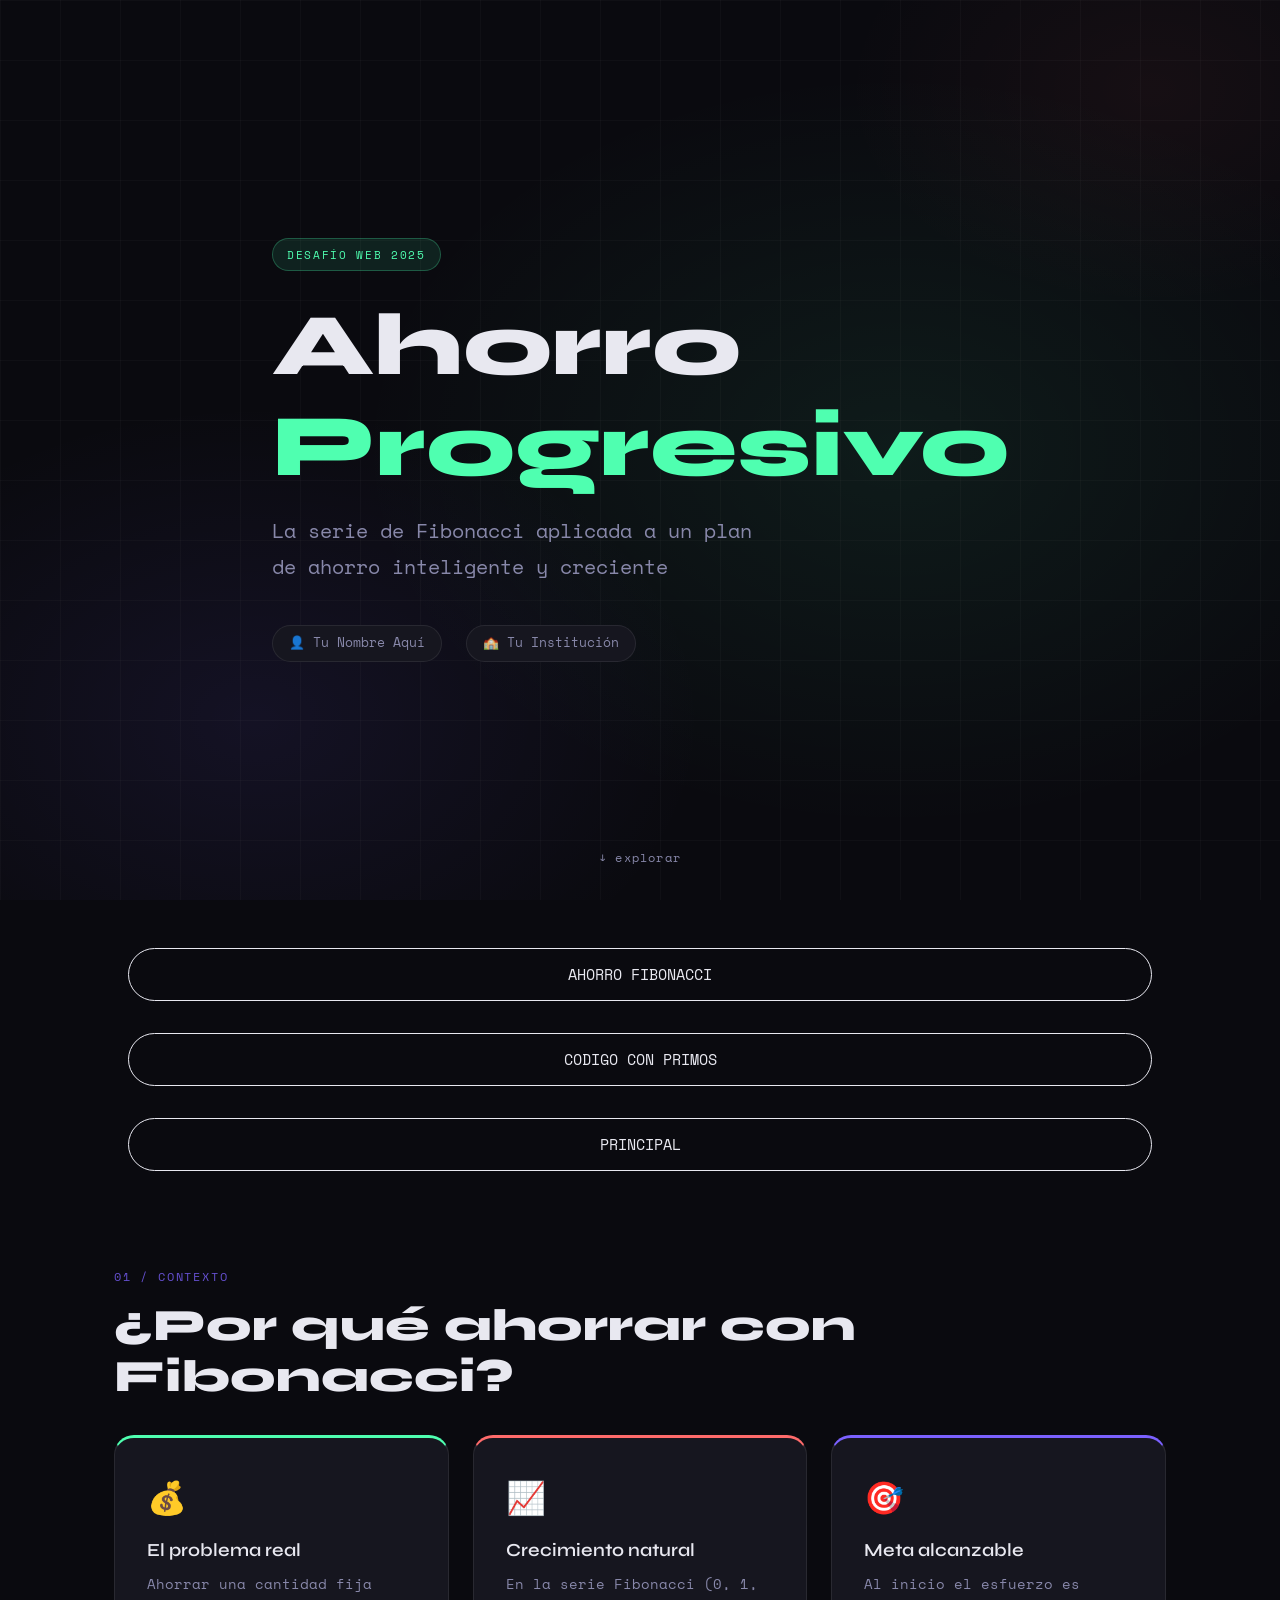
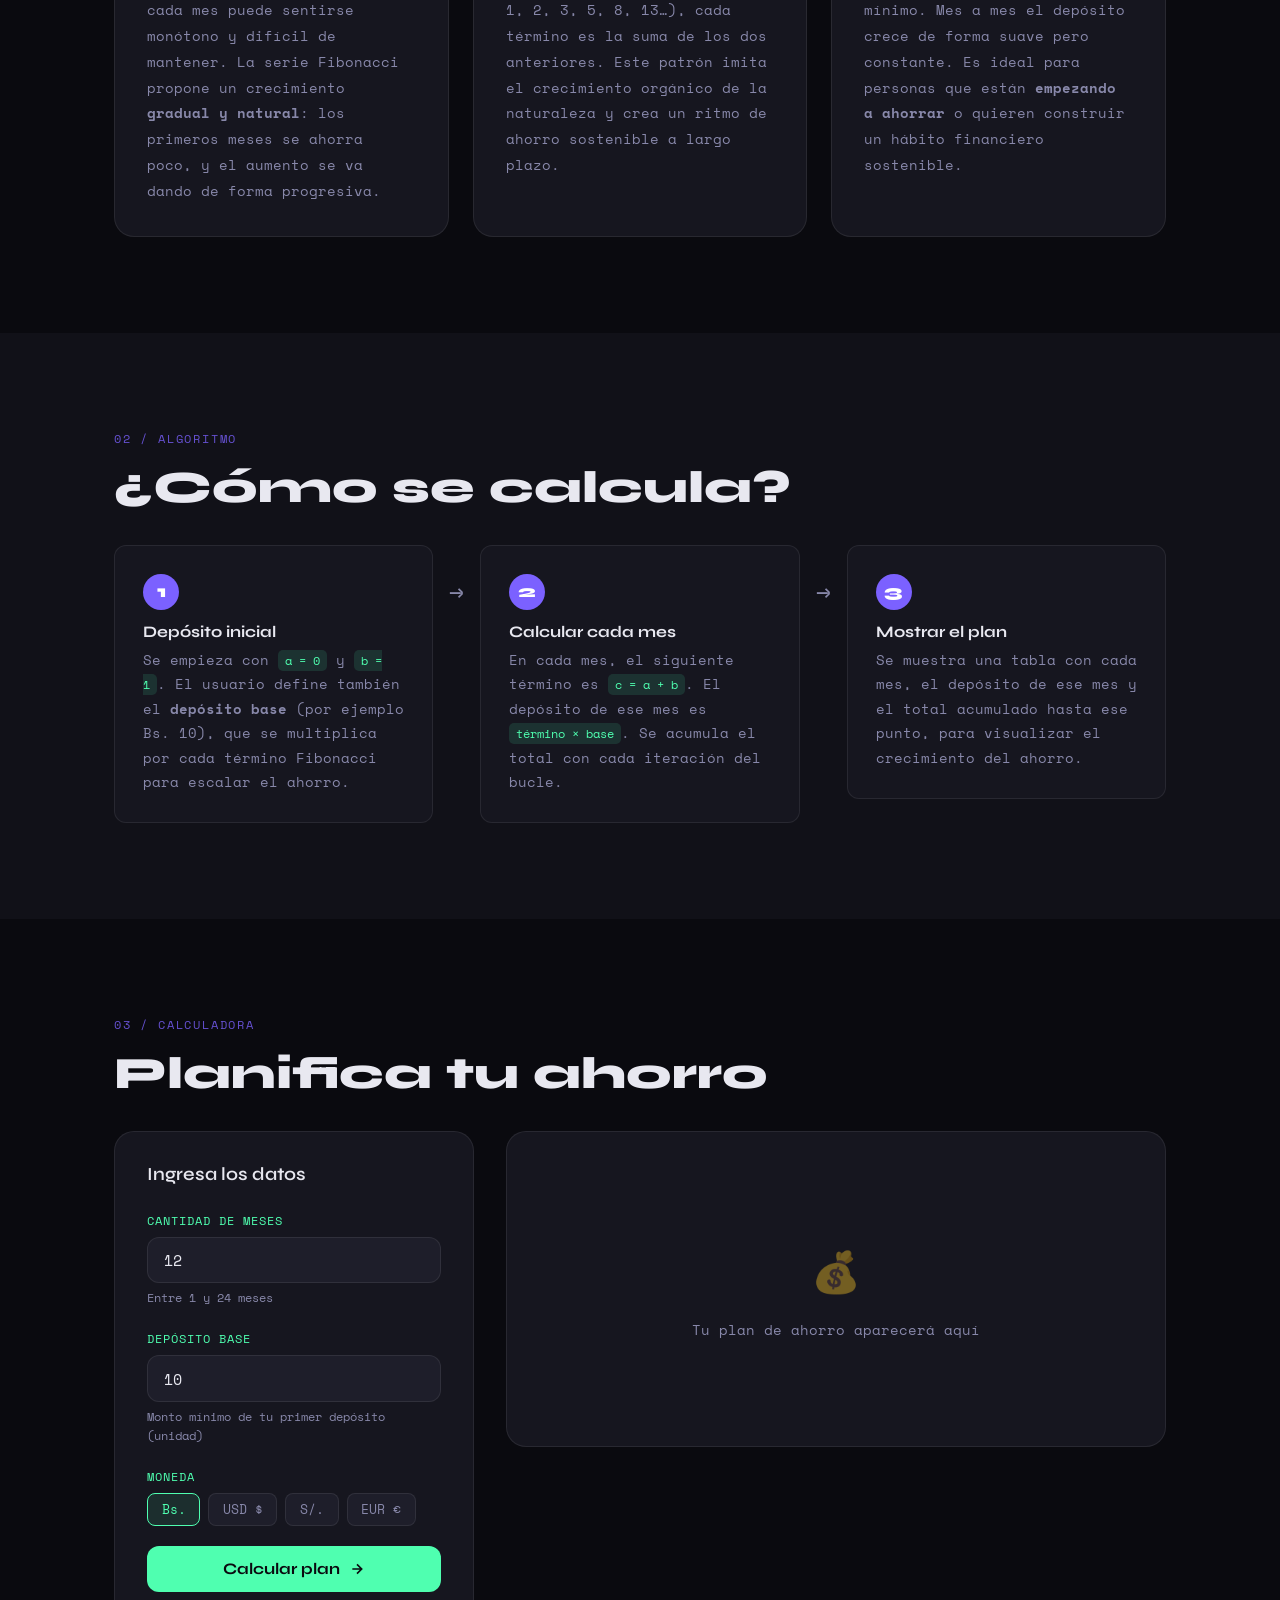
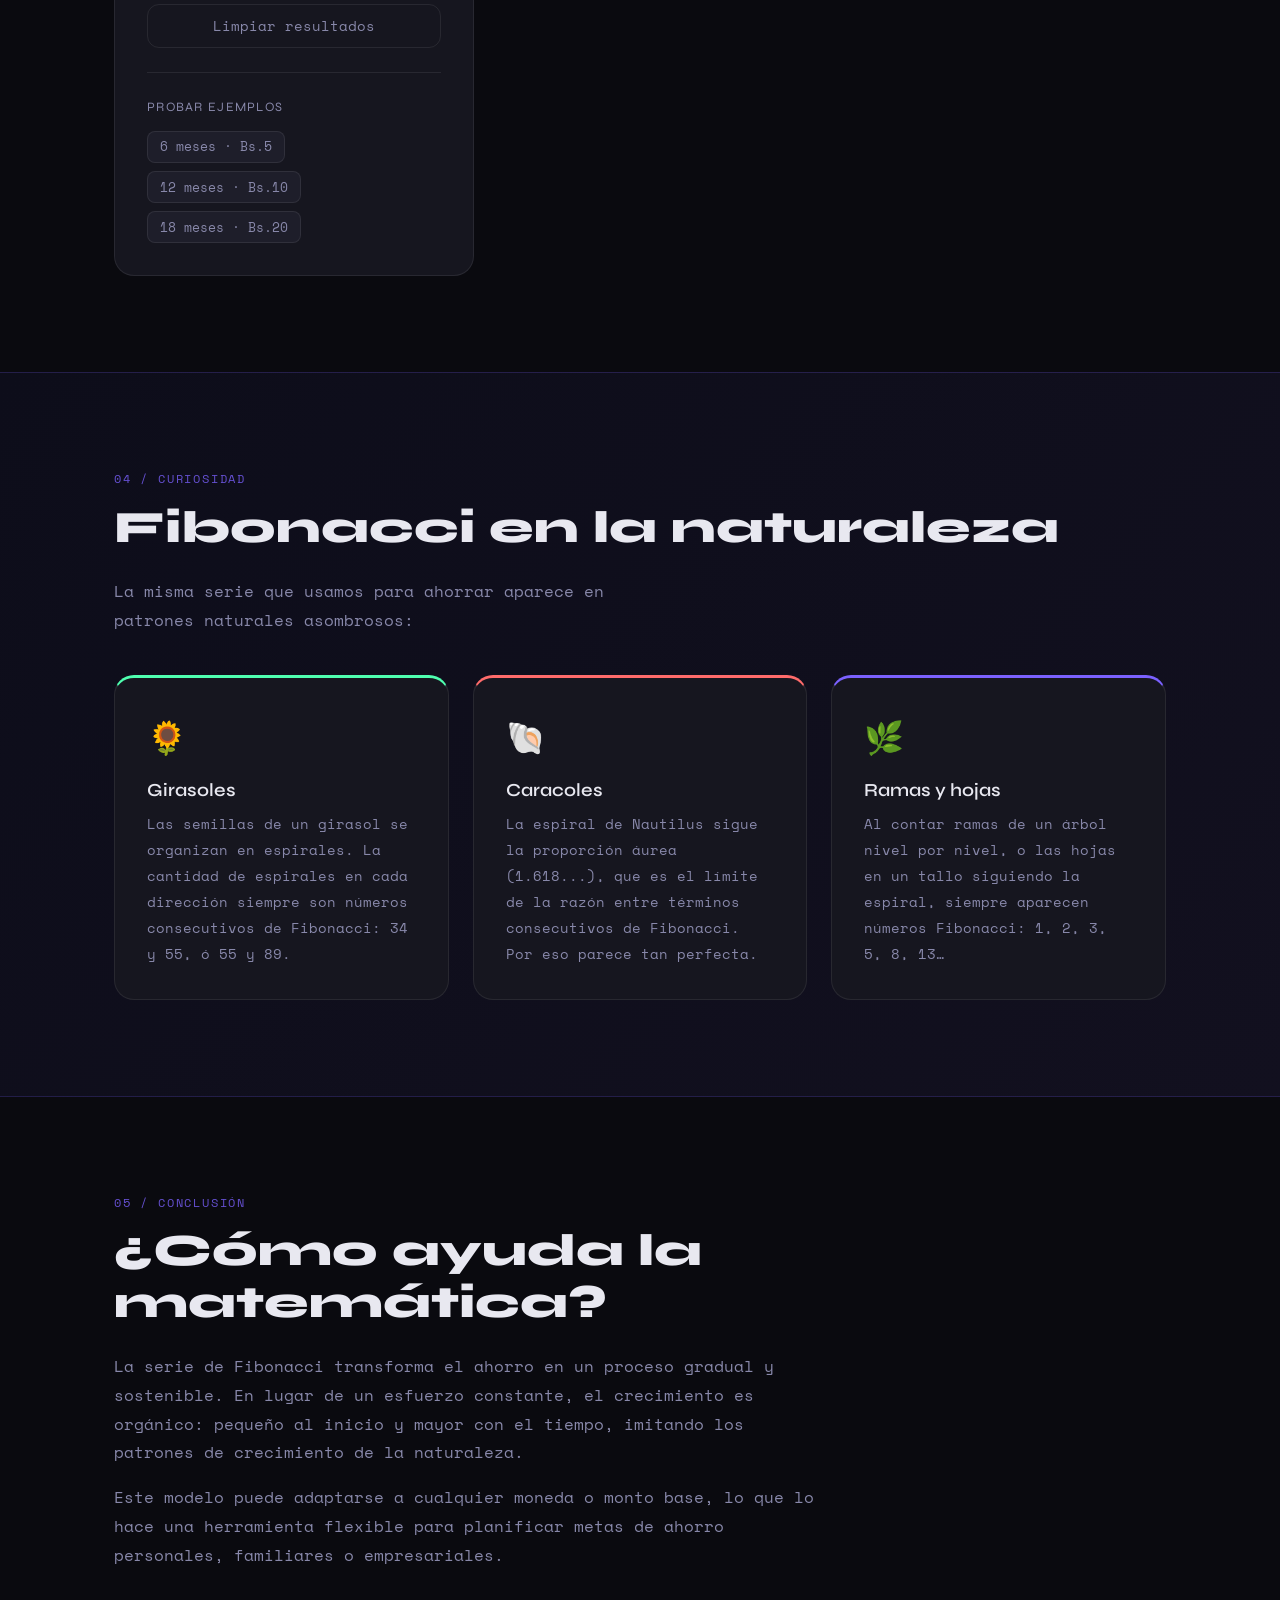
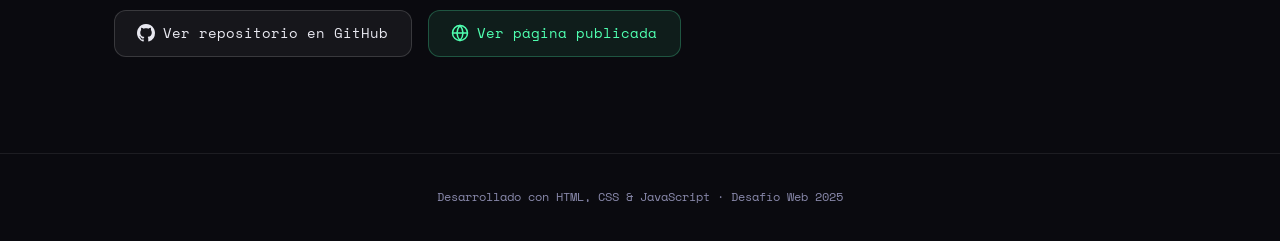
==== ahorro fibonacci.html @ f40bfec4 "Add files via upload" ====
<!DOCTYPE html>
<html lang="es">
<head>
  <meta charset="UTF-8" />
  <meta name="viewport" content="width=device-width, initial-scale=1.0"/>
  <title>Plan de Ahorro Fibonacci</title>
  <link rel="stylesheet" href="css/estilos.css" />
  <link href="https://fonts.googleapis.com/css2?family=Space+Mono:wght@400;700&family=Syne:wght@400;600;800&display=swap" rel="stylesheet"/>
  <style>
    /* Estilos extra específicos para esta página */
    .barra-wrap {
      margin-bottom: 0.6rem;
    }
    .barra-label {
      display: flex;
      justify-content: space-between;
      font-family: var(--font-mono);
      font-size: 0.78rem;
      color: var(--color-text-muted);
      margin-bottom: 0.3rem;
    }
    .barra-label span:last-child {
      color: var(--color-fib);
      font-weight: 700;
    }
    .barra-track {
      background: var(--color-surface-2);
      border-radius: 100px;
      height: 10px;
      overflow: hidden;
    }
    .barra-fill {
      height: 100%;
      border-radius: 100px;
      background: linear-gradient(90deg, var(--color-accent), var(--color-fib));
      transition: width 0.6s cubic-bezier(0.4, 0, 0.2, 1);
    }
    .mes-card {
      display: flex;
      align-items: center;
      gap: 1rem;
      background: var(--color-surface-2);
      border: 1px solid var(--color-border);
      border-radius: 10px;
      padding: 0.85rem 1rem;
      margin-bottom: 0.6rem;
      animation: popIn 0.3s ease forwards;
      opacity: 0;
    }
    .mes-num {
      display: flex;
      align-items: center;
      justify-content: center;
      width: 36px;
      height: 36px;
      background: var(--color-surface);
      border: 1px solid var(--color-border);
      border-radius: 8px;
      font-family: var(--font-mono);
      font-size: 0.75rem;
      color: var(--color-text-muted);
      flex-shrink: 0;
    }
    .mes-deposito {
      font-family: var(--font-display);
      font-size: 1.05rem;
      font-weight: 700;
      color: var(--color-fib);
      min-width: 110px;
    }
    .mes-acumulado {
      font-family: var(--font-mono);
      font-size: 0.8rem;
      color: var(--color-text-muted);
    }
    .mes-barra {
      flex: 1;
    }
    .resumen-grid {
      display: grid;
      grid-template-columns: repeat(auto-fit, minmax(160px, 1fr));
      gap: 1rem;
      margin-bottom: 1.5rem;
    }
    .resumen-card {
      background: var(--color-surface-2);
      border: 1px solid var(--color-border);
      border-radius: 12px;
      padding: 1.25rem;
      text-align: center;
    }
    .resumen-card .valor {
      font-family: var(--font-display);
      font-size: 1.5rem;
      font-weight: 800;
      color: var(--color-fib);
      margin-bottom: 0.2rem;
    }
    .resumen-card .etiqueta {
      font-size: 0.72rem;
      color: var(--color-text-muted);
      text-transform: uppercase;
      letter-spacing: 0.08em;
    }
    .example-btn {
      background: var(--color-surface-2);
      border: 1px solid var(--color-border);
      border-radius: 8px;
      color: var(--color-text-muted);
      font-family: var(--font-mono);
      font-size: 0.8rem;
      padding: 0.35rem 0.75rem;
      cursor: pointer;
      transition: all var(--transition);
    }
    .example-btn:hover {
      border-color: var(--color-fib);
      color: var(--color-fib);
    }
    .currency-selector {
      display: flex;
      gap: 0.5rem;
      flex-wrap: wrap;
      margin-top: 0.4rem;
    }
    .currency-btn {
      background: var(--color-surface-2);
      border: 1px solid var(--color-border);
      border-radius: 8px;
      color: var(--color-text-muted);
      font-family: var(--font-mono);
      font-size: 0.8rem;
      padding: 0.35rem 0.85rem;
      cursor: pointer;
      transition: all var(--transition);
    }
    .currency-btn.active {
      background: rgba(79,255,176,0.1);
      border-color: var(--color-fib);
      color: var(--color-fib);
    }
  </style>
</head>
<body>

  <!-- ENCABEZADO -->
  <header class="hero">
    <div class="hero-bg"></div>
    <div class="hero-content">
      <span class="badge">Desafío Web 2025</span>
      <h1>Ahorro<br/><em>Progresivo</em></h1>
      <p class="subtitle">La serie de Fibonacci aplicada a un plan de ahorro inteligente y creciente</p>
      <div class="student-info">
        <span>👤 Tu Nombre Aquí</span>
        <span>🏫 Tu Institución</span>
      </div>
    </div>
    <div class="scroll-hint">↓ explorar</div>
  </header>

  <nav class="nav">
    <a href="ahorro fibonacci.html">AHORRO FIBONACCI</a>
    <a href="codigos con primos.html">CODIGO CON PRIMOS</a>
    <a href="index.html">PRINCIPAL</a>
  </nav>

  <!-- CONTEXTO -->
  <section class="section" id="contexto">
    <div class="container">
      <div class="section-label">01 / Contexto</div>
      <h2>¿Por qué ahorrar con Fibonacci?</h2>
      <div class="cards-grid">
        <div class="card card--fib">
          <div class="card-icon">💰</div>
          <h3>El problema real</h3>
          <p>Ahorrar una cantidad fija cada mes puede sentirse monótono y difícil de mantener. La serie Fibonacci propone un crecimiento <strong>gradual y natural</strong>: los primeros meses se ahorra poco, y el aumento se va dando de forma progresiva.</p>
        </div>
        <div class="card card--prime">
          <div class="card-icon">📈</div>
          <h3>Crecimiento natural</h3>
          <p>En la serie Fibonacci (0, 1, 1, 2, 3, 5, 8, 13…), cada término es la suma de los dos anteriores. Este patrón imita el crecimiento orgánico de la naturaleza y crea un ritmo de ahorro sostenible a largo plazo.</p>
        </div>
        <div class="card card--combo">
          <div class="card-icon">🎯</div>
          <h3>Meta alcanzable</h3>
          <p>Al inicio el esfuerzo es mínimo. Mes a mes el depósito crece de forma suave pero constante. Es ideal para personas que están <strong>empezando a ahorrar</strong> o quieren construir un hábito financiero sostenible.</p>
        </div>
      </div>
    </div>
  </section>

  <!-- ALGORITMO -->
  <section class="section section--dark" id="algoritmo">
    <div class="container">
      <div class="section-label">02 / Algoritmo</div>
      <h2>¿Cómo se calcula?</h2>
      <div class="algo-grid">
        <div class="algo-step">
          <div class="step-num">1</div>
          <h4>Depósito inicial</h4>
          <p>Se empieza con <code>a = 0</code> y <code>b = 1</code>. El usuario define también el <strong>depósito base</strong> (por ejemplo Bs. 10), que se multiplica por cada término Fibonacci para escalar el ahorro.</p>
        </div>
        <div class="algo-arrow">→</div>
        <div class="algo-step">
          <div class="step-num">2</div>
          <h4>Calcular cada mes</h4>
          <p>En cada mes, el siguiente término es <code>c = a + b</code>. El depósito de ese mes es <code>término × base</code>. Se acumula el total con cada iteración del bucle.</p>
        </div>
        <div class="algo-arrow">→</div>
        <div class="algo-step">
          <div class="step-num">3</div>
          <h4>Mostrar el plan</h4>
          <p>Se muestra una tabla con cada mes, el depósito de ese mes y el total acumulado hasta ese punto, para visualizar el crecimiento del ahorro.</p>
        </div>
      </div>
    </div>
  </section>

  <!-- FORMULARIO + RESULTADO -->
  <section class="section" id="calculadora">
    <div class="container">
      <div class="section-label">03 / Calculadora</div>
      <h2>Planifica tu ahorro</h2>

      <div class="app-wrapper">
        <!-- Formulario -->
        <div class="form-panel">
          <h3>Ingresa los datos</h3>

          <div class="field-group">
            <label for="meses">Cantidad de meses</label>
            <input type="number" id="meses" min="1" max="24" value="12" placeholder="Ej: 12"/>
            <span class="field-hint">Entre 1 y 24 meses</span>
          </div>

          <div class="field-group">
            <label for="base">Depósito base</label>
            <input type="number" id="base" min="1" value="10" placeholder="Ej: 10"/>
            <span class="field-hint">Monto mínimo de tu primer depósito (unidad)</span>
          </div>

          <div class="field-group">
            <label>Moneda</label>
            <div class="currency-selector">
              <button class="currency-btn active" onclick="setCurrency('Bs.', this)">Bs.</button>
              <button class="currency-btn" onclick="setCurrency('$', this)">USD $</button>
              <button class="currency-btn" onclick="setCurrency('S/.', this)">S/.</button>
              <button class="currency-btn" onclick="setCurrency('€', this)">EUR €</button>
            </div>
          </div>

          <button id="btnCalcular" onclick="calcularAhorro()">
            <span>Calcular plan</span>
            <svg width="16" height="16" viewBox="0 0 24 24" fill="none" stroke="currentColor" stroke-width="2.5"><path d="M5 12h14M12 5l7 7-7 7"/></svg>
          </button>

          <button id="btnLimpiar" onclick="limpiar()">
            Limpiar resultados
          </button>

          <!-- Ejemplos rápidos -->
          <div style="margin-top: 1.5rem; padding-top: 1.5rem; border-top: 1px solid var(--color-border);">
            <div class="sequence-title">Probar ejemplos</div>
            <div style="display:flex; flex-wrap:wrap; gap:0.5rem; margin-top:0.5rem;">
              <button class="example-btn" onclick="probar(6, 5)">6 meses · Bs.5</button>
              <button class="example-btn" onclick="probar(12, 10)">12 meses · Bs.10</button>
              <button class="example-btn" onclick="probar(18, 20)">18 meses · Bs.20</button>
            </div>
          </div>
        </div>

        <!-- Resultado -->
        <div class="result-panel">
          <div id="resultado">
            <div class="result-empty">
              <span>💰</span>
              <p>Tu plan de ahorro aparecerá aquí</p>
            </div>
          </div>
        </div>
      </div>
    </div>
  </section>

  <!-- CURIOSIDAD -->
  <section class="section section--accent" id="curiosidad">
    <div class="container">
      <div class="section-label">04 / Curiosidad</div>
      <h2>Fibonacci en la naturaleza</h2>
      <p class="section-desc">La misma serie que usamos para ahorrar aparece en patrones naturales asombrosos:</p>
      <div class="cards-grid">
        <div class="card card--fib">
          <div class="card-icon">🌻</div>
          <h3>Girasoles</h3>
          <p>Las semillas de un girasol se organizan en espirales. La cantidad de espirales en cada dirección siempre son números consecutivos de Fibonacci: 34 y 55, ó 55 y 89.</p>
        </div>
        <div class="card card--prime">
          <div class="card-icon">🐚</div>
          <h3>Caracoles</h3>
          <p>La espiral de Nautilus sigue la proporción áurea (1.618...), que es el límite de la razón entre términos consecutivos de Fibonacci. Por eso parece tan perfecta.</p>
        </div>
        <div class="card card--combo">
          <div class="card-icon">🌿</div>
          <h3>Ramas y hojas</h3>
          <p>Al contar ramas de un árbol nivel por nivel, o las hojas en un tallo siguiendo la espiral, siempre aparecen números Fibonacci: 1, 2, 3, 5, 8, 13…</p>
        </div>
      </div>
    </div>
  </section>

  <!-- CONCLUSIÓN -->
  <section class="section" id="conclusion">
    <div class="container">
      <div class="section-label">05 / Conclusión</div>
      <h2>¿Cómo ayuda la matemática?</h2>
      <div class="conclusion-text">
        <p>La serie de Fibonacci transforma el ahorro en un proceso gradual y sostenible. En lugar de un esfuerzo constante, el crecimiento es orgánico: pequeño al inicio y mayor con el tiempo, imitando los patrones de crecimiento de la naturaleza.</p>
        <p>Este modelo puede adaptarse a cualquier moneda o monto base, lo que lo hace una herramienta flexible para planificar metas de ahorro personales, familiares o empresariales.</p>
      </div>
      <div class="links-bar">
        <a href="#" class="link-btn link-btn--git" id="linkRepo">
          <svg width="18" height="18" viewBox="0 0 24 24" fill="currentColor"><path d="M12 0C5.37 0 0 5.37 0 12c0 5.31 3.435 9.795 8.205 11.385.6.105.825-.255.825-.57 0-.285-.015-1.23-.015-2.235-3.015.555-3.795-.735-4.035-1.41-.135-.345-.72-1.41-1.23-1.695-.42-.225-1.02-.78-.015-.795.945-.015 1.62.87 1.845 1.23 1.08 1.815 2.805 1.305 3.495.99.105-.78.42-1.305.765-1.605-2.67-.3-5.46-1.335-5.46-5.925 0-1.305.465-2.385 1.23-3.225-.12-.3-.54-1.53.12-3.18 0 0 1.005-.315 3.3 1.23.96-.27 1.98-.405 3-.405s2.04.135 3 .405c2.295-1.56 3.3-1.23 3.3-1.23.66 1.65.24 2.88.12 3.18.765.84 1.23 1.905 1.23 3.225 0 4.605-2.805 5.625-5.475 5.925.435.375.81 1.095.81 2.22 0 1.605-.015 2.895-.015 3.3 0 .315.225.69.825.57A12.02 12.02 0 0 0 24 12c0-6.63-5.37-12-12-12z"/></svg>
          Ver repositorio en GitHub
        </a>
        <a href="#" class="link-btn link-btn--web" id="linkWeb">
          <svg width="18" height="18" viewBox="0 0 24 24" fill="none" stroke="currentColor" stroke-width="2"><circle cx="12" cy="12" r="10"/><line x1="2" y1="12" x2="22" y2="12"/><path d="M12 2a15.3 15.3 0 0 1 4 10 15.3 15.3 0 0 1-4 10 15.3 15.3 0 0 1-4-10 15.3 15.3 0 0 1 4-10z"/></svg>
          Ver página publicada
        </a>
      </div>
    </div>
  </section>

  <footer class="footer">
    <p>Desarrollado con HTML, CSS &amp; JavaScript · Desafío Web 2025</p>
  </footer>

  <script src="js/ahorro-fibonacci.js"></script>
</body>
</html>
---- css/estilos.css ----
/* =============================================
   VARIABLES Y RESET
   ============================================= */
:root {
  --color-bg: #0a0a0f;
  --color-bg-2: #111118;
  --color-surface: #16161f;
  --color-surface-2: #1e1e2a;
  --color-border: rgba(255,255,255,0.08);
  --color-text: #e8e8f0;
  --color-text-muted: #8888aa;
  --color-fib: #4fffb0;
  --color-prime: #ff6b6b;
  --color-accent: #7b61ff;
  --color-gold: #ffd166;
  --font-display: 'Syne', sans-serif;
  --font-mono: 'Space Mono', monospace;
  --radius: 12px;
  --radius-lg: 20px;
  --shadow: 0 8px 32px rgba(0,0,0,0.4);
  --transition: 0.25s cubic-bezier(0.4, 0, 0.2, 1);
}

*, *::before, *::after { box-sizing: border-box; margin: 0; padding: 0; }

html { scroll-behavior: smooth; }

body {
  background: var(--color-bg);
  color: var(--color-text);
  font-family: var(--font-mono);
  font-size: 15px;
  line-height: 1.7;
  overflow-x: hidden;
}

/* =============================================
   TIPOGRAFÍA
   ============================================= */
h1, h2, h3, h4 { font-family: var(--font-display); line-height: 1.15; }

h1 { font-size: clamp(2.8rem, 8vw, 5.5rem); font-weight: 800; }
h1 em { font-style: normal; color: var(--color-fib); }
h2 { font-size: clamp(1.8rem, 4vw, 2.8rem); font-weight: 800; margin-bottom: 1.5rem; }
h3 { font-size: 1.15rem; font-weight: 600; margin-bottom: 0.6rem; }
h4 { font-size: 1rem; margin-bottom: 0.4rem; color: var(--color-fib); }

p { color: var(--color-text-muted); line-height: 1.8; }

code {
  font-family: var(--font-mono);
  background: rgba(75, 255, 176, 0.12);
  color: var(--color-fib);
  padding: 2px 7px;
  border-radius: 5px;
  font-size: 0.85em;
}

/* =============================================
   LAYOUT
   ============================================= */
.container {
  max-width: 1100px;
  margin: 0 auto;
  padding: 0 1.5rem;
}

.nav {
  display: flex;
  justify-content: center;
  flex-direction: column; /* por defecto, se adaptan */
  gap: 1rem;
  margin-top: 2rem;
}

.nav a {
  border-radius: 100px;
  border: 1px solid var(--color-text);
  text-decoration: none;
  color: var(--color-text);
  padding: 0.8rem 1.2rem;
  transition: 0.3s;
}

.nav a:hover {
  background-color: var(--color-fib);
  color: var(--color-bg);
}

.section {
  padding: 6rem 0;
}

.section--dark {
  background: var(--color-bg-2);
}

.section--accent {
  background: linear-gradient(135deg, #0d0d1a 0%, #12101f 100%);
  border-top: 1px solid rgba(123, 97, 255, 0.2);
  border-bottom: 1px solid rgba(123, 97, 255, 0.2);
}

.section-label {
  font-family: var(--font-mono);
  font-size: 0.75rem;
  color: var(--color-accent);
  letter-spacing: 0.15em;
  text-transform: uppercase;
  margin-bottom: 0.75rem;
  opacity: 0.8;
}

.section-desc {
  font-size: 1rem;
  margin-bottom: 2.5rem;
  max-width: 520px;
}

/* =============================================
   HERO
   ============================================= */
.hero {
  min-height: 100vh;
  display: flex;
  align-items: center;
  position: relative;
  overflow: hidden;
  padding: 4rem 1.5rem;
}

.hero-bg {
  position: absolute;
  inset: 0;
  background:
    radial-gradient(ellipse 60% 60% at 70% 50%, rgba(75,255,176,0.07) 0%, transparent 70%),
    radial-gradient(ellipse 50% 50% at 20% 80%, rgba(123,97,255,0.09) 0%, transparent 70%),
    radial-gradient(ellipse 40% 40% at 90% 10%, rgba(255,107,107,0.05) 0%, transparent 60%);
}

/* Cuadrícula de fondo decorativa */
.hero-bg::after {
  content: '';
  position: absolute;
  inset: 0;
  background-image:
    linear-gradient(rgba(255,255,255,0.025) 1px, transparent 1px),
    linear-gradient(90deg, rgba(255,255,255,0.025) 1px, transparent 1px);
  background-size: 60px 60px;
}

.hero-content {
  position: relative;
  z-index: 1;
  max-width: 800px;
  margin: 0 auto;
}

.badge {
  display: inline-block;
  font-family: var(--font-mono);
  font-size: 0.7rem;
  letter-spacing: 0.15em;
  text-transform: uppercase;
  background: rgba(75,255,176,0.1);
  border: 1px solid rgba(75,255,176,0.25);
  color: var(--color-fib);
  padding: 0.35rem 0.9rem;
  border-radius: 100px;
  margin-bottom: 1.5rem;
}

.subtitle {
  font-size: clamp(1rem, 2.5vw, 1.25rem);
  color: var(--color-text-muted);
  margin-top: 1rem;
  max-width: 500px;
}

.student-info {
  display: flex;
  gap: 1.5rem;
  margin-top: 2.5rem;
  flex-wrap: wrap;
}

.student-info span {
  font-family: var(--font-mono);
  font-size: 0.8rem;
  color: var(--color-text-muted);
  background: var(--color-surface);
  padding: 0.4rem 1rem;
  border-radius: 100px;
  border: 1px solid var(--color-border);
}

.scroll-hint {
  position: absolute;
  bottom: 2rem;
  left: 50%;
  transform: translateX(-50%);
  font-family: var(--font-mono);
  font-size: 0.75rem;
  color: var(--color-text-muted);
  letter-spacing: 0.1em;
  animation: bounce 2s infinite;
}



@keyframes bounce {
  0%, 100% { transform: translateX(-50%) translateY(0); }
  50% { transform: translateX(-50%) translateY(8px); }
}

/* =============================================
   CARDS (CONTEXTO)
   ============================================= */
.cards-grid {
  display: grid;
  grid-template-columns: repeat(auto-fit, minmax(280px, 1fr));
  gap: 1.5rem;
  margin-top: 2rem;
}

.card {
  background: var(--color-surface);
  border: 1px solid var(--color-border);
  border-radius: var(--radius-lg);
  padding: 2rem;
  transition: transform var(--transition), box-shadow var(--transition);
}

.nav {
  flex-direction: column;
  align-items: center;
}

  .nav a {
    width: 80%;
    text-align: center;
    margin-top: 1rem;
  }


.card:hover {
  transform: translateY(-4px);
  box-shadow: var(--shadow);
}

.card--fib { border-top: 3px solid var(--color-fib); }
.card--prime { border-top: 3px solid var(--color-prime); }
.card--combo { border-top: 3px solid var(--color-accent); }

.card-icon {
  font-size: 2rem;
  margin-bottom: 1rem;
}

.card h3 { color: var(--color-text); }
.card p { font-size: 0.9rem; }

/* =============================================
   ALGORITMO
   ============================================= */
.algo-grid {
  display: flex;
  align-items: flex-start;
  gap: 1rem;
  flex-wrap: wrap;
  margin-top: 2rem;
}

.algo-step {
  flex: 1;
  min-width: 220px;
  background: var(--color-surface);
  border: 1px solid var(--color-border);
  border-radius: var(--radius);
  padding: 1.75rem;
}

.step-num {
  display: inline-flex;
  width: 36px;
  height: 36px;
  align-items: center;
  justify-content: center;
  background: var(--color-accent);
  color: white;
  font-family: var(--font-display);
  font-weight: 800;
  font-size: 1.1rem;
  border-radius: 50%;
  margin-bottom: 0.8rem;
}

.algo-step h4 { color: var(--color-text); font-family: var(--font-display); font-size: 1rem; }
.algo-step p { font-size: 0.85rem; margin-top: 0.4rem; }

.algo-arrow {
  display: flex;
  align-items: center;
  padding-top: 1.75rem;
  font-size: 1.5rem;
  color: var(--color-text-muted);
  flex-shrink: 0;
}

/* =============================================
   APP (FORMULARIO + RESULTADO)
   ============================================= */
.app-wrapper {
  display: grid;
  grid-template-columns: 360px 1fr;
  gap: 2rem;
  margin-top: 2rem;
  align-items: start;
}

.form-panel {
  background: var(--color-surface);
  border: 1px solid var(--color-border);
  border-radius: var(--radius-lg);
  padding: 2rem;
}

.form-panel h3 {
  font-family: var(--font-display);
  margin-bottom: 1.5rem;
  color: var(--color-text);
}

.field-group {
  margin-bottom: 1.25rem;
}

.field-group label {
  display: block;
  font-size: 0.78rem;
  color: var(--color-fib);
  text-transform: uppercase;
  letter-spacing: 0.08em;
  margin-bottom: 0.4rem;
}

.field-group input,
.field-group select {
  width: 100%;
  background: var(--color-surface-2);
  border: 1px solid var(--color-border);
  border-radius: var(--radius);
  padding: 0.7rem 1rem;
  color: var(--color-text);
  font-family: var(--font-mono);
  font-size: 0.95rem;
  outline: none;
  transition: border-color var(--transition);
  -webkit-appearance: none;
  appearance: none;
}

.field-group input:focus,
.field-group select:focus {
  border-color: var(--color-fib);
  box-shadow: 0 0 0 3px rgba(79,255,176,0.1);
}

.field-hint {
  font-size: 0.72rem;
  color: var(--color-text-muted);
  margin-top: 0.3rem;
  display: block;
}

#btnCalcular {
  width: 100%;
  display: flex;
  align-items: center;
  justify-content: center;
  gap: 0.6rem;
  background: var(--color-fib);
  color: #0a0a0f;
  border: none;
  border-radius: var(--radius);
  padding: 0.85rem 1.5rem;
  font-family: var(--font-display);
  font-size: 1rem;
  font-weight: 700;
  cursor: pointer;
  transition: all var(--transition);
  margin-bottom: 0.75rem;
}

#btnCalcular:hover {
  background: #7bffcc;
  transform: translateY(-2px);
  box-shadow: 0 6px 20px rgba(79,255,176,0.3);
}

#btnCalcular:active { transform: translateY(0); }

#btnLimpiar {
  width: 100%;
  background: transparent;
  color: var(--color-text-muted);
  border: 1px solid var(--color-border);
  border-radius: var(--radius);
  padding: 0.7rem;
  font-family: var(--font-mono);
  font-size: 0.85rem;
  cursor: pointer;
  transition: all var(--transition);
}

#btnLimpiar:hover {
  border-color: var(--color-prime);
  color: var(--color-prime);
}

/* PANEL RESULTADO */
.result-panel {
  min-height: 300px;
  background: var(--color-surface);
  border: 1px solid var(--color-border);
  border-radius: var(--radius-lg);
  padding: 2rem;
}

.result-empty {
  display: flex;
  flex-direction: column;
  align-items: center;
  justify-content: center;
  height: 250px;
  gap: 0.8rem;
}

.result-empty span { font-size: 2.5rem; opacity: 0.4; }
.result-empty p { color: var(--color-text-muted); font-size: 0.85rem; }

/* Estadísticas */
.stats-row {
  display: flex;
  gap: 1rem;
  margin-bottom: 1.5rem;
  flex-wrap: wrap;
}

.stat-chip {
  padding: 0.4rem 1rem;
  border-radius: 100px;
  font-size: 0.78rem;
  font-family: var(--font-mono);
  border: 1px solid;
}

.stat-chip--total { background: rgba(123,97,255,0.1); border-color: rgba(123,97,255,0.3); color: #a898ff; }
.stat-chip--primes { background: rgba(255,107,107,0.1); border-color: rgba(255,107,107,0.3); color: var(--color-prime); }
.stat-chip--sum { background: rgba(255,209,102,0.1); border-color: rgba(255,209,102,0.3); color: var(--color-gold); }

/* Secuencia de términos */
.sequence-title {
  font-family: var(--font-display);
  font-size: 0.8rem;
  color: var(--color-text-muted);
  text-transform: uppercase;
  letter-spacing: 0.1em;
  margin-bottom: 0.75rem;
}

.sequence-grid {
  display: flex;
  flex-wrap: wrap;
  gap: 0.5rem;
}

.term {
  display: inline-flex;
  flex-direction: column;
  align-items: center;
  padding: 0.5rem 0.75rem;
  border-radius: 8px;
  font-family: var(--font-mono);
  font-size: 0.85rem;
  font-weight: 700;
  border: 1px solid var(--color-border);
  background: var(--color-surface-2);
  color: var(--color-text);
  transition: all var(--transition);
  animation: popIn 0.3s ease forwards;
  opacity: 0;
}

.term.is-prime {
  background: rgba(255,107,107,0.15);
  border-color: rgba(255,107,107,0.5);
  color: var(--color-prime);
  box-shadow: 0 0 12px rgba(255,107,107,0.15);
}

.term .term-index {
  font-size: 0.55rem;
  color: var(--color-text-muted);
  font-weight: 400;
  margin-top: 2px;
}

.term.is-prime .term-index { color: rgba(255,107,107,0.6); }

@keyframes popIn {
  from { opacity: 0; transform: scale(0.7); }
  to   { opacity: 1; transform: scale(1); }
}

/* Lista de primos */
.primes-list {
  margin-top: 1.5rem;
  padding-top: 1.5rem;
  border-top: 1px solid var(--color-border);
}

.primes-list h4 {
  color: var(--color-prime);
  margin-bottom: 0.6rem;
}

.primes-list p {
  font-family: var(--font-mono);
  font-size: 0.85rem;
  color: var(--color-text);
}

/* =============================================
   VERIFICADOR
   ============================================= */
.verificador-wrapper {
  max-width: 500px;
}

.verificador-input {
  display: flex;
  gap: 0.75rem;
  margin-bottom: 1.25rem;
}

.verificador-input input {
  flex: 1;
  background: var(--color-surface);
  border: 1px solid var(--color-border);
  border-radius: var(--radius);
  padding: 0.75rem 1rem;
  color: var(--color-text);
  font-family: var(--font-mono);
  font-size: 1rem;
  outline: none;
  transition: border-color var(--transition);
}

.verificador-input input:focus {
  border-color: var(--color-accent);
  box-shadow: 0 0 0 3px rgba(123,97,255,0.15);
}

.verificador-input button {
  background: var(--color-accent);
  color: white;
  border: none;
  border-radius: var(--radius);
  padding: 0.75rem 1.5rem;
  font-family: var(--font-display);
  font-weight: 700;
  font-size: 0.95rem;
  cursor: pointer;
  transition: all var(--transition);
  white-space: nowrap;
}

.verificador-input button:hover {
  background: #9581ff;
  transform: translateY(-2px);
}

.verif-result {
  font-family: var(--font-display);
  font-size: 1.3rem;
  font-weight: 700;
  padding: 1.25rem 1.5rem;
  border-radius: var(--radius);
  display: none;
}

.verif-result.is-primo {
  display: block;
  background: rgba(79,255,176,0.1);
  border: 1px solid rgba(79,255,176,0.3);
  color: var(--color-fib);
}

.verif-result.no-primo {
  display: block;
  background: rgba(255,107,107,0.1);
  border: 1px solid rgba(255,107,107,0.3);
  color: var(--color-prime);
}

/* =============================================
   CONCLUSIÓN
   ============================================= */
.conclusion-text {
  max-width: 700px;
  display: flex;
  flex-direction: column;
  gap: 1rem;
  margin-bottom: 2.5rem;
}

.conclusion-text p {
  font-size: 1rem;
}

.links-bar {
  display: flex;
  gap: 1rem;
  flex-wrap: wrap;
}

.link-btn {
  display: inline-flex;
  align-items: center;
  gap: 0.5rem;
  padding: 0.7rem 1.4rem;
  border-radius: var(--radius);
  font-family: var(--font-mono);
  font-size: 0.85rem;
  text-decoration: none;
  transition: all var(--transition);
  border: 1px solid;
}

.link-btn--git {
  background: rgba(255,255,255,0.05);
  border-color: rgba(255,255,255,0.15);
  color: var(--color-text);
}

.link-btn--git:hover {
  background: rgba(255,255,255,0.1);
  transform: translateY(-2px);
}

.link-btn--web {
  background: rgba(79,255,176,0.08);
  border-color: rgba(79,255,176,0.25);
  color: var(--color-fib);
}

.link-btn--web:hover {
  background: rgba(79,255,176,0.15);
  transform: translateY(-2px);
}

/* =============================================
   FOOTER
   ============================================= */
.footer {
  text-align: center;
  padding: 2rem;
  font-size: 0.78rem;
  color: var(--color-text-muted);
  border-top: 1px solid var(--color-border);
}

/* =============================================
   RESPONSIVE
   ============================================= */
@media (max-width: 860px) {
  

  .app-wrapper {
    grid-template-columns: 1fr;
  }

  .algo-grid {
    flex-direction: column;
  }

  .algo-arrow {
    transform: rotate(90deg);
    padding: 0;
    align-self: center;
  }
}

@media (max-width: 600px) {
  .section { padding: 4rem 0; }
  .hero { padding: 6rem 1.5rem 4rem; }
  h1 { font-size: 2.4rem; }
  .cards-grid { grid-template-columns: 1fr; }
  .verificador-input { flex-direction: column; }
  .links-bar { flex-direction: column; }
  .stats-row { gap: 0.5rem; }
  .nav {
    flex-direction: row;
    flex-wrap: nowrap; /* evita que se rompan */
    justify-content: center;
  }

  .nav a {
    flex: 0 0 auto; /* no se encogen ni crecen */
    margin-top: 0;
  }
}

@media (min-width: 1024px) {
  .nav {
    overflow-x: auto;
    white-space: nowrap;
  }

  .nav a {
    display: inline-block;
  }
}
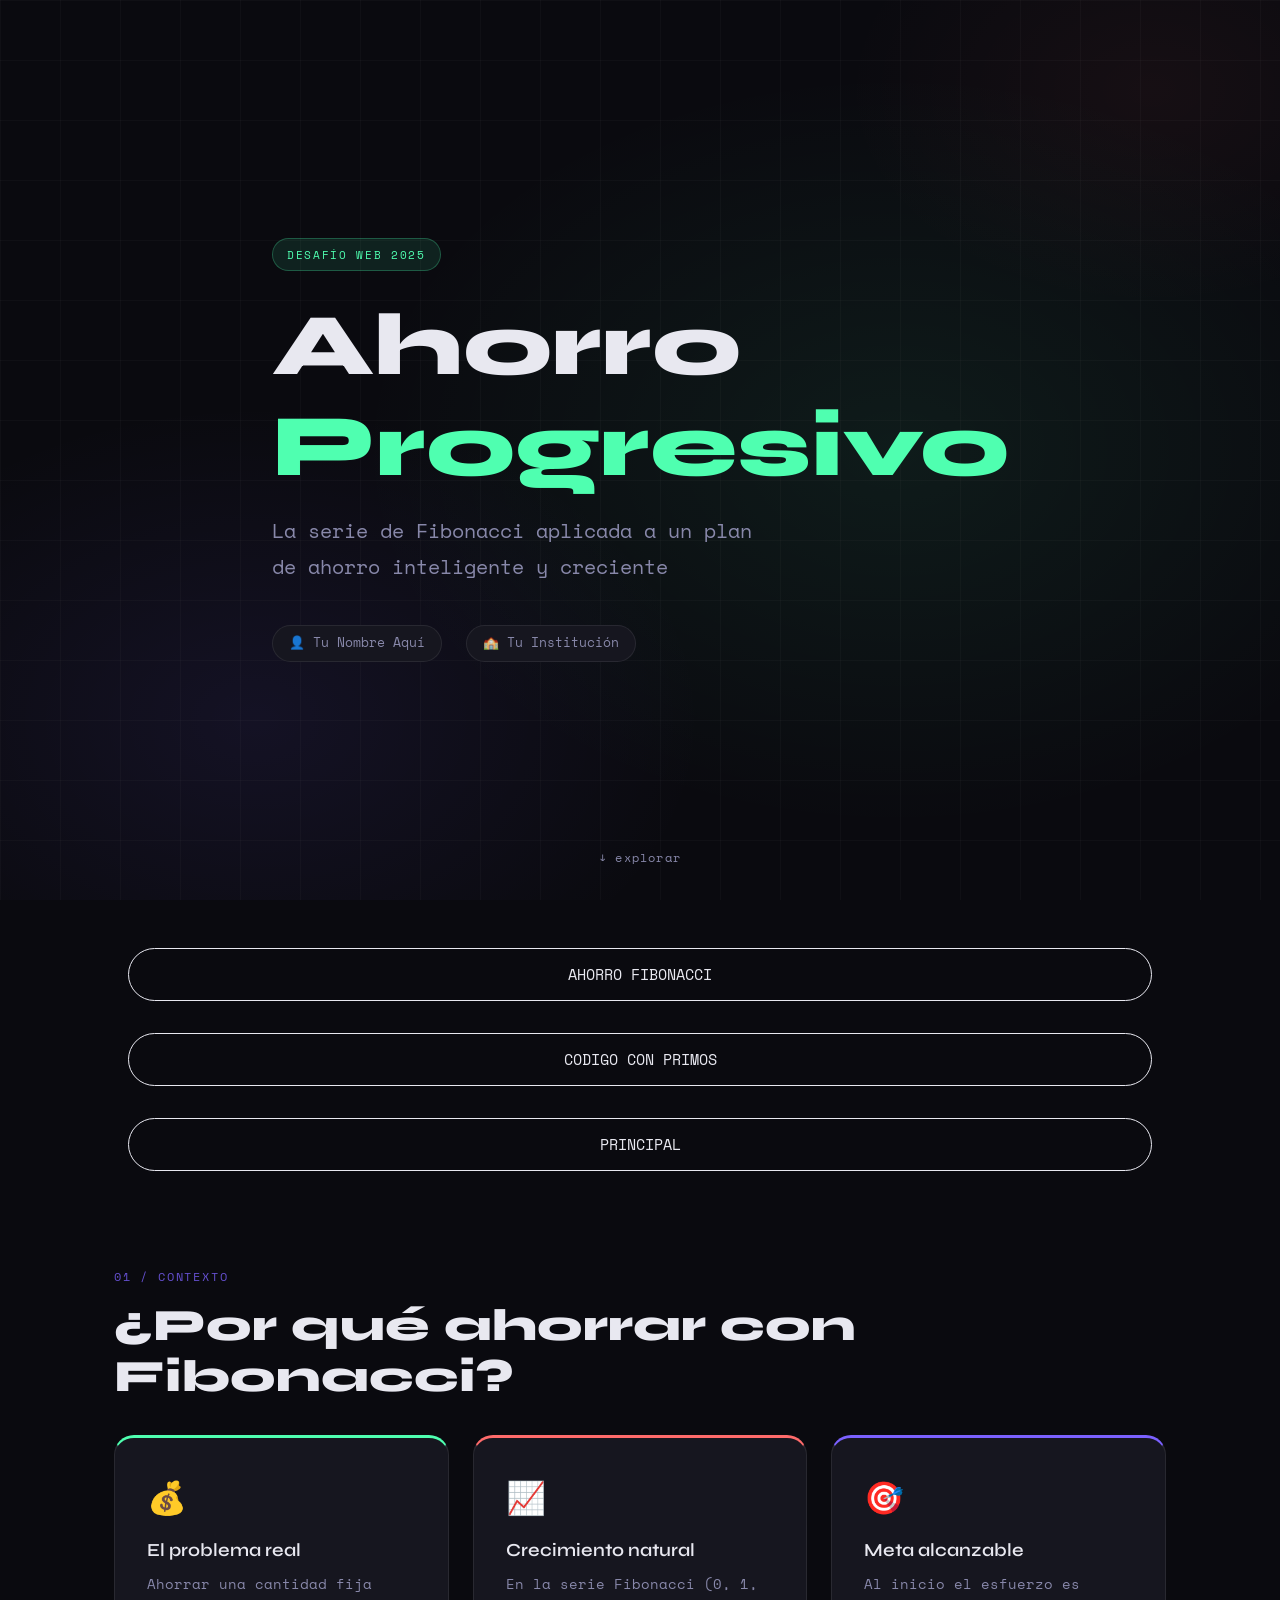
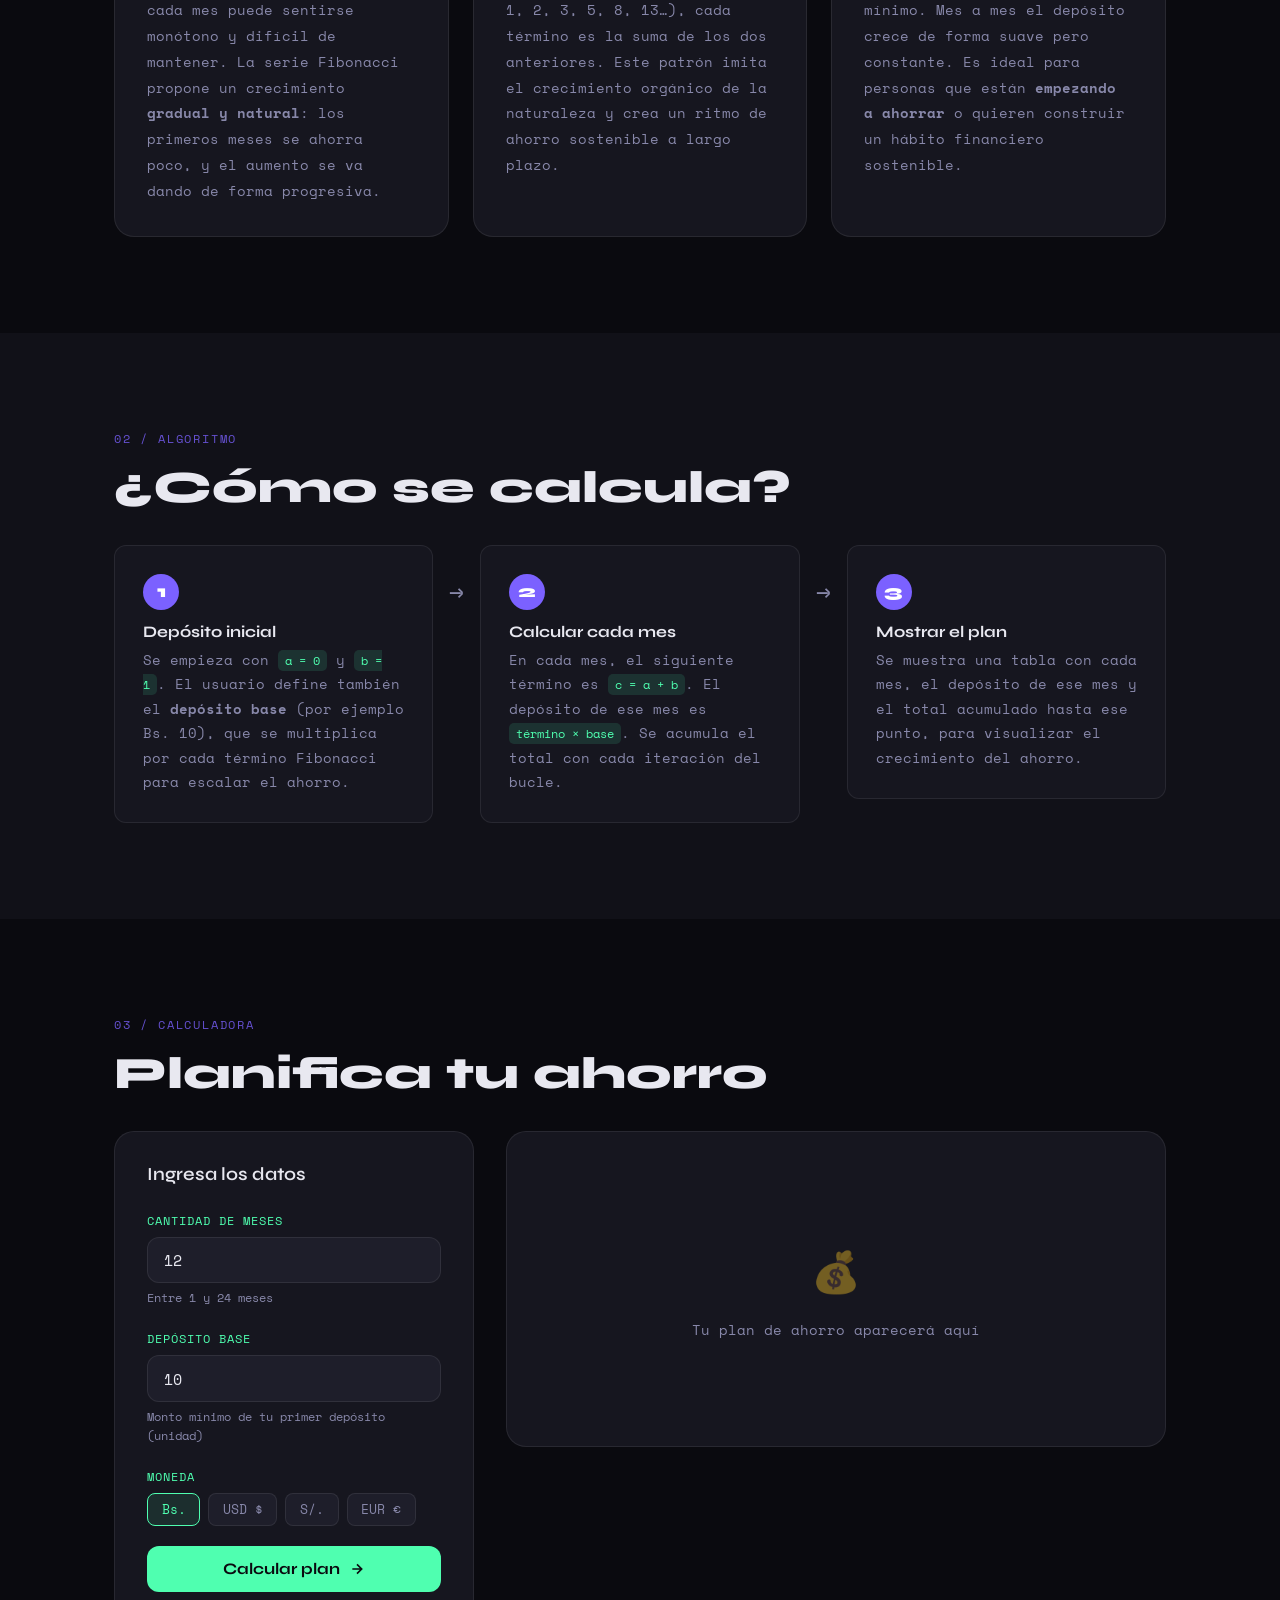
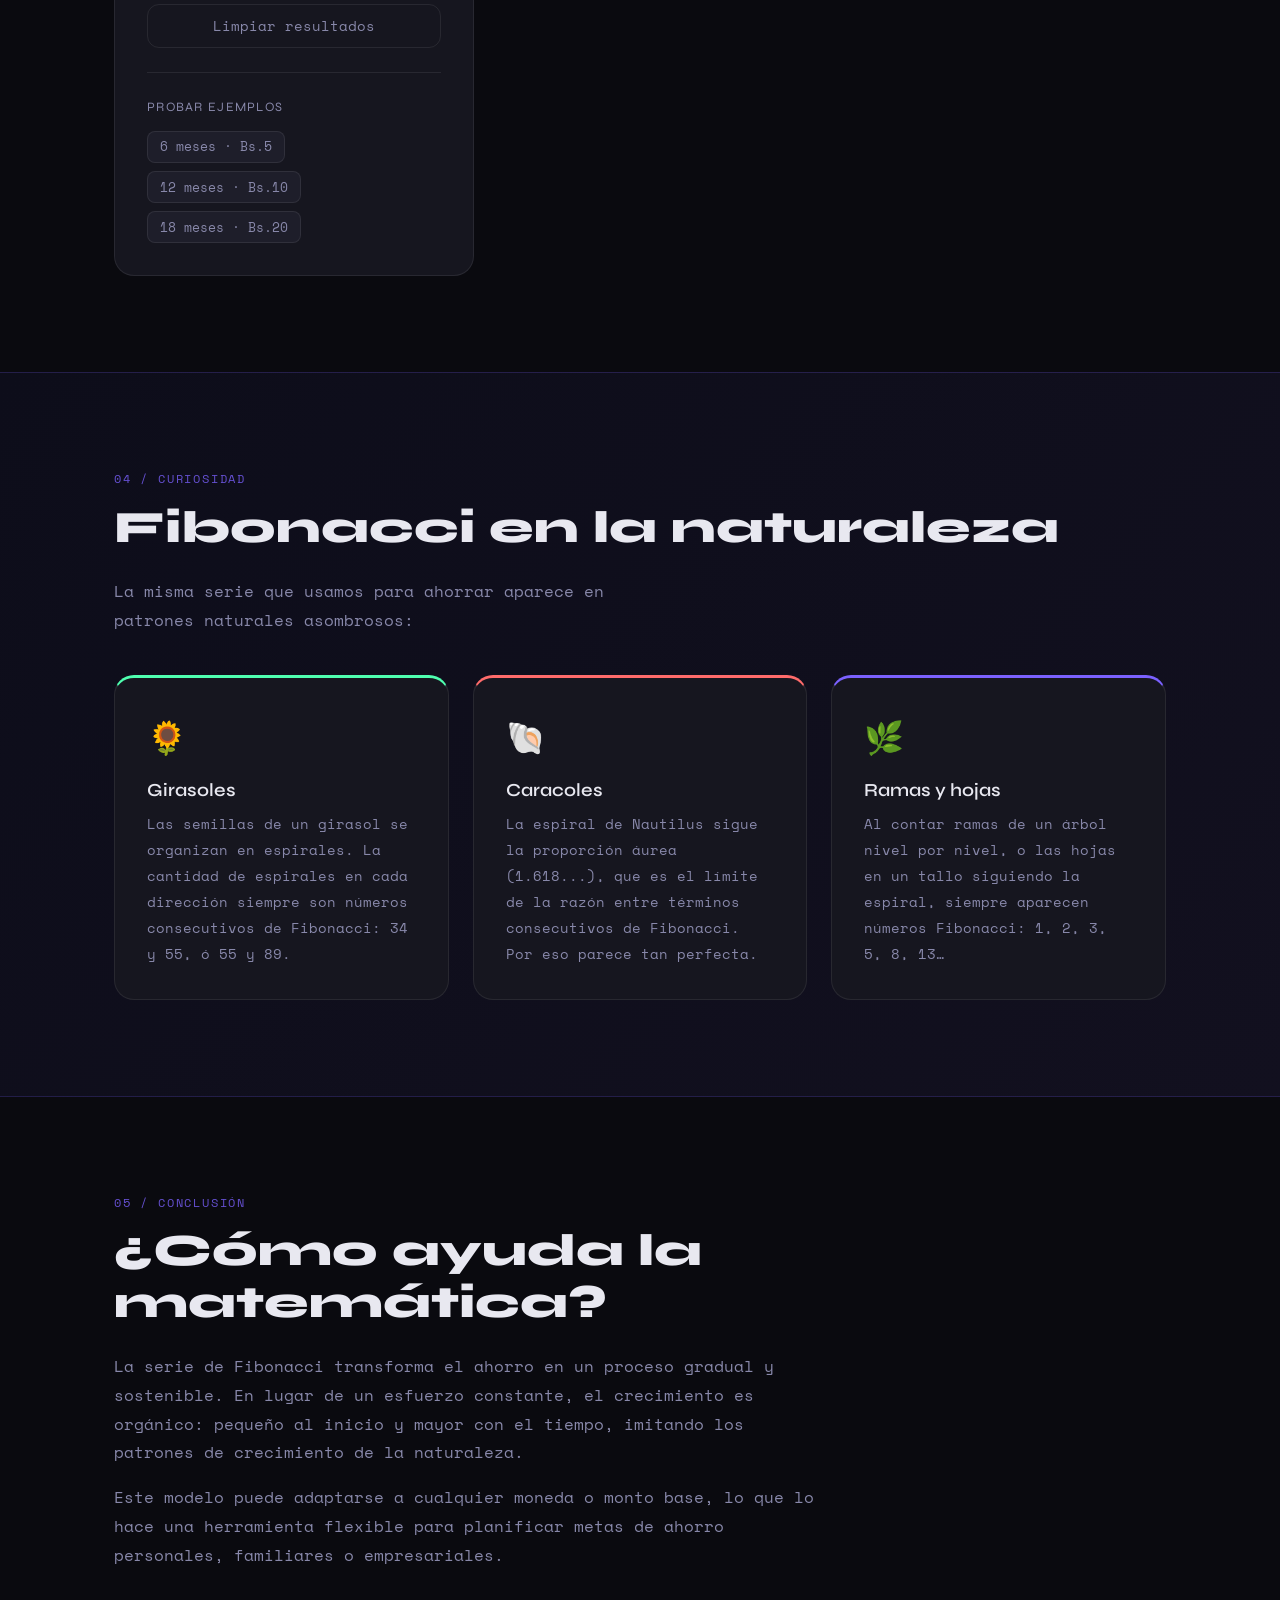
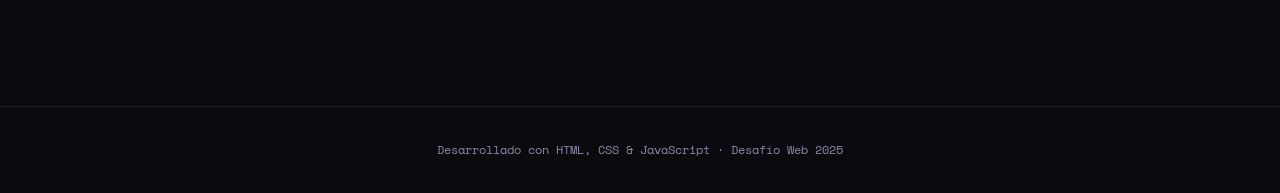
==== commit ac59e3f4: "Add files via upload" ====
--- a/ahorro fibonacci.html
+++ b/ahorro fibonacci.html
@@ -4,7 +4,7 @@
   <meta charset="UTF-8" />
   <meta name="viewport" content="width=device-width, initial-scale=1.0"/>
   <title>Plan de Ahorro Fibonacci</title>
-  <link rel="stylesheet" href="css/estilos.css" />
+  <link rel="stylesheet" href="css/estilos.css">
   <link href="https://fonts.googleapis.com/css2?family=Space+Mono:wght@400;700&family=Syne:wght@400;600;800&display=swap" rel="stylesheet"/>
   <style>
     /* Estilos extra específicos para esta página */
@@ -317,16 +317,6 @@
         <p>La serie de Fibonacci transforma el ahorro en un proceso gradual y sostenible. En lugar de un esfuerzo constante, el crecimiento es orgánico: pequeño al inicio y mayor con el tiempo, imitando los patrones de crecimiento de la naturaleza.</p>
         <p>Este modelo puede adaptarse a cualquier moneda o monto base, lo que lo hace una herramienta flexible para planificar metas de ahorro personales, familiares o empresariales.</p>
       </div>
-      <div class="links-bar">
-        <a href="#" class="link-btn link-btn--git" id="linkRepo">
-          <svg width="18" height="18" viewBox="0 0 24 24" fill="currentColor"><path d="M12 0C5.37 0 0 5.37 0 12c0 5.31 3.435 9.795 8.205 11.385.6.105.825-.255.825-.57 0-.285-.015-1.23-.015-2.235-3.015.555-3.795-.735-4.035-1.41-.135-.345-.72-1.41-1.23-1.695-.42-.225-1.02-.78-.015-.795.945-.015 1.62.87 1.845 1.23 1.08 1.815 2.805 1.305 3.495.99.105-.78.42-1.305.765-1.605-2.67-.3-5.46-1.335-5.46-5.925 0-1.305.465-2.385 1.23-3.225-.12-.3-.54-1.53.12-3.18 0 0 1.005-.315 3.3 1.23.96-.27 1.98-.405 3-.405s2.04.135 3 .405c2.295-1.56 3.3-1.23 3.3-1.23.66 1.65.24 2.88.12 3.18.765.84 1.23 1.905 1.23 3.225 0 4.605-2.805 5.625-5.475 5.925.435.375.81 1.095.81 2.22 0 1.605-.015 2.895-.015 3.3 0 .315.225.69.825.57A12.02 12.02 0 0 0 24 12c0-6.63-5.37-12-12-12z"/></svg>
-          Ver repositorio en GitHub
-        </a>
-        <a href="#" class="link-btn link-btn--web" id="linkWeb">
-          <svg width="18" height="18" viewBox="0 0 24 24" fill="none" stroke="currentColor" stroke-width="2"><circle cx="12" cy="12" r="10"/><line x1="2" y1="12" x2="22" y2="12"/><path d="M12 2a15.3 15.3 0 0 1 4 10 15.3 15.3 0 0 1-4 10 15.3 15.3 0 0 1-4-10 15.3 15.3 0 0 1 4-10z"/></svg>
-          Ver página publicada
-        </a>
-      </div>
     </div>
   </section>
 
